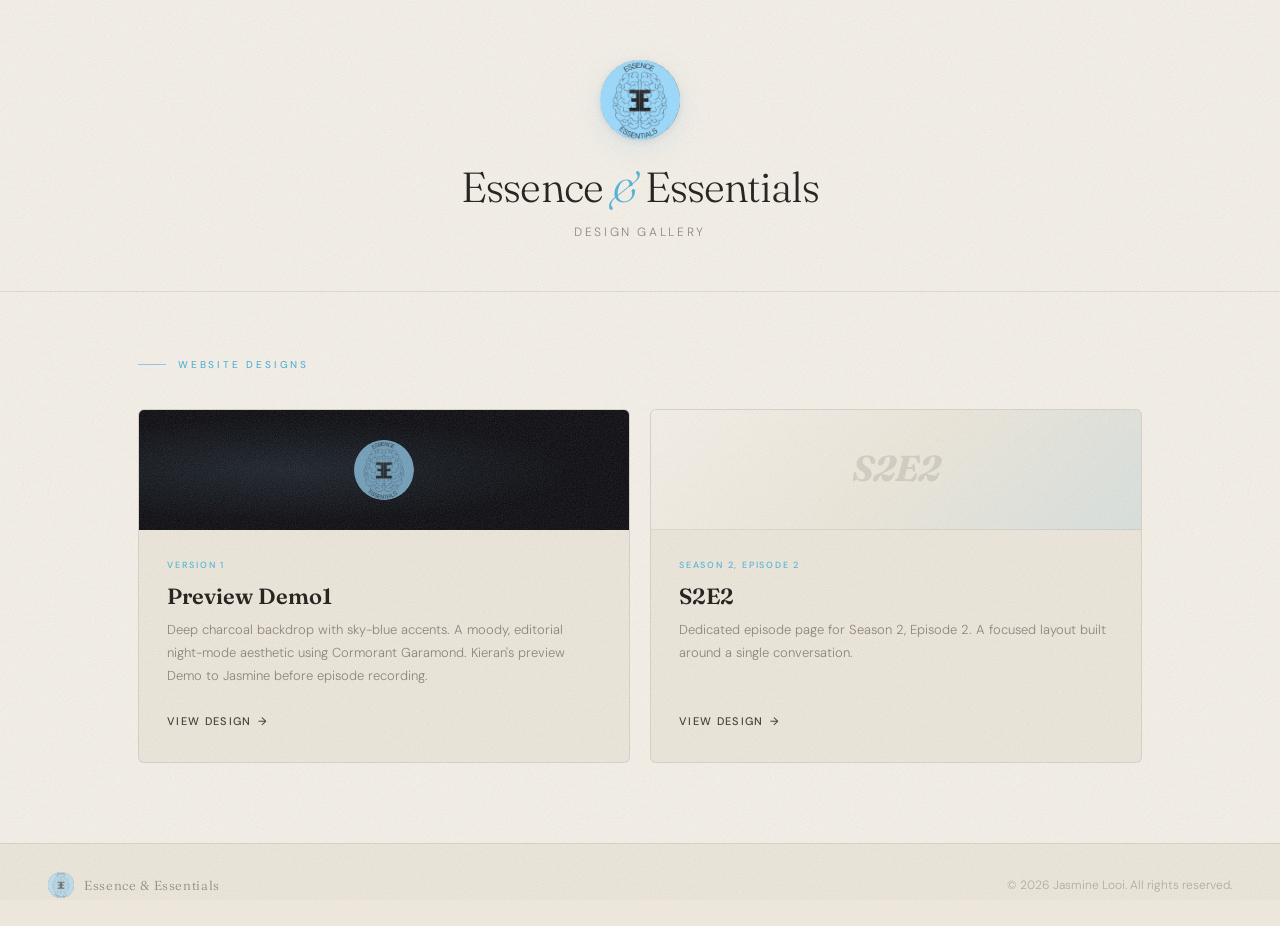
==== index.html @ 7c6e530e "Add Demo1, Demo2, S2E2 pages and update gallery index - Demo1: dark edition with brandassets - Demo2" ====
<!DOCTYPE html>
<html lang="en">
<head>
  <meta charset="UTF-8" />
  <meta name="viewport" content="width=device-width, initial-scale=1.0" />
  <title>Essence &amp; Essentials — Design Gallery</title>
  <link rel="preconnect" href="https://fonts.googleapis.com" />
  <link href="https://fonts.googleapis.com/css2?family=Fraunces:ital,opsz,wght@0,9..144,300;0,9..144,400;0,9..144,600;1,9..144,300&family=DM+Sans:opsz,wght@9..40,300;9..40,400;9..40,500&display=swap" rel="stylesheet" />
  <style>
    :root {
      --cream:     #F6F1E9;
      --parchment: #EDE7DB;
      --ink:       #1A1714;
      --ink-mid:   #3D3830;
      --sky:       #89C9E8;
      --sky-mid:   #4EB3D8;
      --sky-pale:  rgba(137,201,232,0.12);
      --muted:     #8A8078;
      --border:    rgba(26,23,20,0.1);
    }

    *, *::before, *::after { box-sizing: border-box; margin: 0; padding: 0; }
    html { scroll-behavior: smooth; }

    body {
      background: var(--cream);
      color: var(--ink);
      font-family: 'DM Sans', sans-serif;
      font-weight: 300;
      line-height: 1.7;
      min-height: 100vh;
      display: flex;
      flex-direction: column;
    }

    /* Grain */
    body::after {
      content: '';
      position: fixed;
      inset: 0;
      pointer-events: none;
      z-index: 9999;
      opacity: 0.18;
      background-image: url("data:image/svg+xml,%3Csvg xmlns='http://www.w3.org/2000/svg' width='300' height='300'%3E%3Cfilter id='n'%3E%3CfeTurbulence type='fractalNoise' baseFrequency='0.85' numOctaves='4' stitchTiles='stitch'/%3E%3C/filter%3E%3Crect width='300' height='300' filter='url(%23n)' opacity='1'/%3E%3C/svg%3E");
    }

    @keyframes fadeUp {
      from { opacity: 0; transform: translateY(20px); }
      to   { opacity: 1; transform: translateY(0); }
    }
    .anim { animation: fadeUp 0.8s cubic-bezier(0.22,1,0.36,1) both; }
    .d1   { animation-delay: 0.1s; }
    .d2   { animation-delay: 0.2s; }
    .d3   { animation-delay: 0.28s; }
    .d4   { animation-delay: 0.38s; }
    .d5   { animation-delay: 0.48s; }

    /* ── Header ── */
    header {
      padding: 60px 48px 48px;
      display: flex;
      flex-direction: column;
      align-items: center;
      text-align: center;
      border-bottom: 1px solid var(--border);
    }

    .logo-wrap {
      position: relative;
      margin-bottom: 24px;
    }
    .logo-wrap img {
      width: 80px; height: 80px;
      border-radius: 50%;
      display: block;
      box-shadow: 0 8px 32px rgba(137,201,232,0.22), 0 2px 8px rgba(26,23,20,0.1);
    }

    .site-title {
      font-family: 'Fraunces', serif;
      font-size: clamp(28px, 4vw, 42px);
      font-weight: 300;
      letter-spacing: -0.02em;
      color: var(--ink);
      line-height: 1.1;
    }
    .site-title em {
      font-style: italic;
      color: var(--sky-mid);
    }

    .site-subtitle {
      font-size: 12px;
      letter-spacing: 0.22em;
      text-transform: uppercase;
      color: var(--muted);
      margin-top: 12px;
    }

    /* ── Main ── */
    main {
      flex: 1;
      padding: 64px 48px 80px;
      max-width: 1100px;
      margin: 0 auto;
      width: 100%;
    }

    .gallery-label {
      font-size: 10px;
      letter-spacing: 0.28em;
      text-transform: uppercase;
      color: var(--sky-mid);
      font-weight: 500;
      display: flex;
      align-items: center;
      gap: 12px;
      margin-bottom: 36px;
    }
    .gallery-label::before {
      content: '';
      display: block;
      width: 28px; height: 1px;
      background: var(--sky);
    }

    /* ── Cards ── */
    .gallery {
      display: grid;
      grid-template-columns: repeat(2, 1fr);
      gap: 20px;
    }

    .card {
      background: var(--parchment);
      border: 1px solid var(--border);
      border-radius: 6px;
      overflow: hidden;
      text-decoration: none;
      color: inherit;
      display: flex;
      flex-direction: column;
      transition: transform 0.3s cubic-bezier(0.22,1,0.36,1),
                  box-shadow 0.3s ease;
    }
    .card:hover {
      transform: translateY(-4px);
      box-shadow: 0 20px 48px rgba(26,23,20,0.09), 0 4px 16px rgba(137,201,232,0.1);
    }
    .card:focus-visible {
      outline: 2px solid var(--sky);
      outline-offset: 3px;
    }
    .card:hover .card-bar { transform: scaleX(1); }
    .card:hover .card-arrow { transform: translateX(3px); }

    /* Colour swatch preview at top */
    .card-preview {
      height: 120px;
      position: relative;
      overflow: hidden;
      flex-shrink: 0;
    }

    /* Arrow */
    .card-arrow {
      display: inline-block;
      transition: transform 0.2s ease;
      font-style: normal;
    }

    /* Accent bar on hover */
    .card-bar {
      position: absolute;
      bottom: 0; left: 0; right: 0;
      height: 3px;
      background: linear-gradient(to right, var(--sky), var(--sky-mid));
      transform: scaleX(0);
      transform-origin: left;
      transition: transform 0.4s cubic-bezier(0.22,1,0.36,1);
    }

    .card-body {
      padding: 28px 28px 32px;
      display: flex;
      flex-direction: column;
      flex: 1;
    }

    .card-tag {
      font-size: 9px;
      letter-spacing: 0.2em;
      text-transform: uppercase;
      color: var(--sky-mid);
      font-weight: 500;
      margin-bottom: 10px;
    }

    .card-title {
      font-family: 'Fraunces', serif;
      font-size: 22px;
      font-weight: 600;
      line-height: 1.2;
      color: var(--ink);
      margin-bottom: 10px;
    }

    .card-desc {
      font-size: 13px;
      color: var(--muted);
      line-height: 1.75;
      flex: 1;
      margin-bottom: 24px;
    }

    .card-link {
      font-size: 11px;
      font-weight: 500;
      letter-spacing: 0.12em;
      text-transform: uppercase;
      color: var(--ink-mid);
      display: flex;
      align-items: center;
      gap: 6px;
    }

    /* ── Individual card colour treatments ── */

    /* Demo 1: dark */
    .preview-demo1 {
      background: #08080D;
    }
    .preview-demo1-logo {
      position: absolute;
      inset: 0;
      display: flex;
      align-items: center;
      justify-content: center;
    }
    .preview-demo1-logo img {
      width: 60px; height: 60px;
      border-radius: 50%;
      opacity: 0.7;
    }
    .preview-demo1::after {
      content: '';
      position: absolute;
      inset: 0;
      background: radial-gradient(ellipse at 30% 50%, rgba(137,201,232,0.12), transparent 60%);
    }

    /* Demo 2: warm cream */
    .preview-demo2 {
      background: #F6F1E9;
      border-bottom: 1px solid var(--border);
    }
    .preview-demo2-inner {
      position: absolute;
      inset: 0;
      display: flex;
      align-items: center;
      justify-content: center;
      gap: 12px;
    }
    .preview-demo2-inner img {
      width: 60px; height: 60px;
      border-radius: 50%;
    }
    .preview-swatch {
      display: flex;
      gap: 6px;
      position: absolute;
      bottom: 14px;
      left: 50%;
      transform: translateX(-50%);
    }
    .swatch {
      width: 16px; height: 16px;
      border-radius: 50%;
    }

    /* S2E2 */
    .preview-s2e2 {
      background: linear-gradient(135deg, #F6F1E9 0%, #EDE7DB 50%, rgba(137,201,232,0.2) 100%);
      border-bottom: 1px solid var(--border);
    }
    .preview-s2e2-inner {
      position: absolute;
      inset: 0;
      display: flex;
      align-items: center;
      justify-content: center;
    }
    .s2e2-label {
      font-family: 'Fraunces', serif;
      font-size: 36px;
      font-weight: 700;
      letter-spacing: -0.03em;
      color: rgba(26,23,20,0.12);
      font-style: italic;
    }

    /* ── Footer ── */
    footer {
      border-top: 1px solid var(--border);
      padding: 28px 48px;
      display: flex;
      align-items: center;
      justify-content: space-between;
      flex-wrap: wrap;
      gap: 12px;
      background: var(--parchment);
    }
    .footer-brand {
      display: flex;
      align-items: center;
      gap: 10px;
    }
    .footer-brand img {
      width: 26px; height: 26px;
      border-radius: 50%;
      opacity: 0.6;
    }
    .footer-brand-name {
      font-family: 'Fraunces', serif;
      font-size: 13px;
      letter-spacing: 0.05em;
      color: var(--muted);
    }
    .footer-copy {
      font-size: 12px;
      color: var(--muted);
      opacity: 0.6;
    }

    /* ── Responsive ── */
    @media (max-width: 860px) {
      header  { padding: 48px 24px 36px; }
      main    { padding: 48px 24px 64px; }
      .gallery { grid-template-columns: 1fr; }
      footer  { padding: 24px; flex-direction: column; align-items: flex-start; }
    }
    @media (max-width: 560px) {
      .gallery { grid-template-columns: 1fr; }
    }
  </style>
</head>
<body>

  <!-- ── Header ── -->
  <header>
    <div class="logo-wrap anim">
      <img src="Demo1/brandassets/logo.png" alt="Essence &amp; Essentials logo" />
    </div>
    <h1 class="site-title anim d1">
      Essence <em>&amp;</em> Essentials
    </h1>
    <p class="site-subtitle anim d2">Design Gallery</p>
  </header>


  <!-- ── Main ── -->
  <main>
    <p class="gallery-label anim d3">Website Designs</p>

    <div class="gallery">

      <!-- Demo 1 -->
      <a href="Demo1/index.html" class="card anim d3" aria-label="View Demo 1 — Dark Edition">
        <div class="card-preview preview-demo1">
          <div class="preview-demo1-logo">
            <img src="Demo1/brandassets/logo.png" alt="" aria-hidden="true" />
          </div>
          <div class="card-bar" aria-hidden="true"></div>
        </div>
        <div class="card-body">
          <p class="card-tag">Version 1</p>
          <h2 class="card-title">Preview Demo1</h2>
          <p class="card-desc">Deep charcoal backdrop with sky-blue accents. A moody, editorial night-mode aesthetic using Cormorant Garamond. Kieran's preview Demo to Jasmine before episode recording.</p>
          <span class="card-link">
            View Design <span class="card-arrow" aria-hidden="true">→</span>
          </span>
        </div>
      </a>

      <!-- S2E2 -->
      <a href="S2E2/src/index.html" class="card anim d4" aria-label="View S2E2 — Season 2, Episode 2">
        <div class="card-preview preview-s2e2">
          <div class="preview-s2e2-inner">
            <span class="s2e2-label" aria-hidden="true">S2E2</span>
          </div>
          <div class="card-bar" aria-hidden="true"></div>
        </div>
        <div class="card-body">
          <p class="card-tag">Season 2, Episode 2</p>
          <h2 class="card-title">S2E2</h2>
          <p class="card-desc">Dedicated episode page for Season 2, Episode 2. A focused layout built around a single conversation.</p>
          <span class="card-link">
            View Design <span class="card-arrow" aria-hidden="true">→</span>
          </span>
        </div>
      </a>

    </div>
  </main>


  <!-- ── Footer ── -->
  <footer>
    <div class="footer-brand">
      <img src="Demo1/brandassets/logo.png" alt="Essence &amp; Essentials" />
      <span class="footer-brand-name">Essence &amp; Essentials</span>
    </div>
    <span class="footer-copy">&copy; 2026 Jasmine Looi. All rights reserved.</span>
  </footer>

</body>
</html>
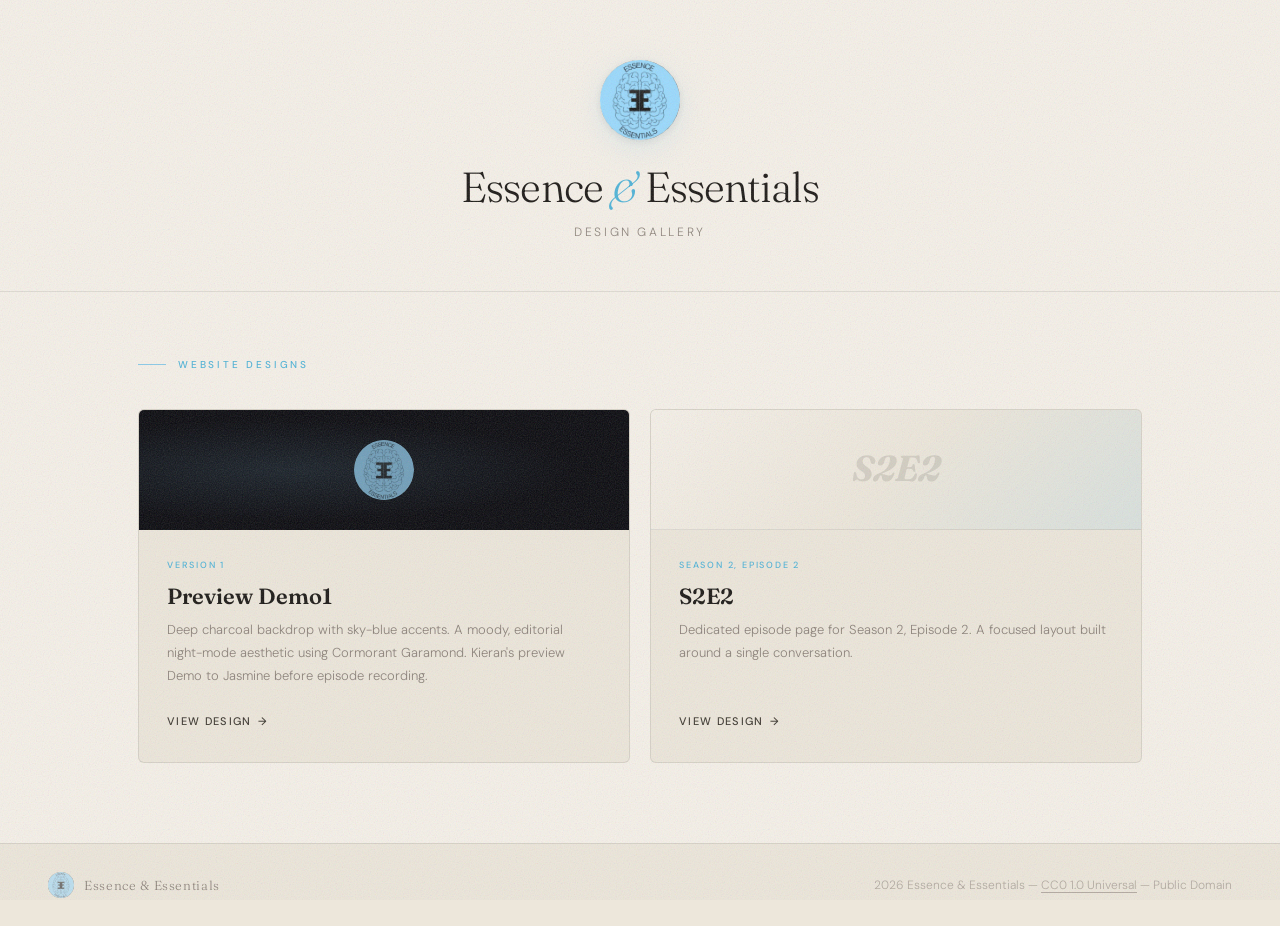
==== commit f5131d74: "fix: Footers updated with Creative Commons Licenses" ====
--- a/index.html
+++ b/index.html
@@ -411,7 +411,7 @@
       <img src="Demo1/brandassets/logo.png" alt="Essence &amp; Essentials" />
       <span class="footer-brand-name">Essence &amp; Essentials</span>
     </div>
-    <span class="footer-copy">&copy; 2026 Jasmine Looi. All rights reserved.</span>
+    <span class="footer-copy">2026 Essence &amp; Essentials &mdash; <a href="https://creativecommons.org/publicdomain/zero/1.0/" target="_blank" rel="noopener" style="color:inherit;text-decoration:underline;text-underline-offset:3px;">CC0 1.0 Universal</a> &mdash; Public Domain</span>
   </footer>
 
 </body>
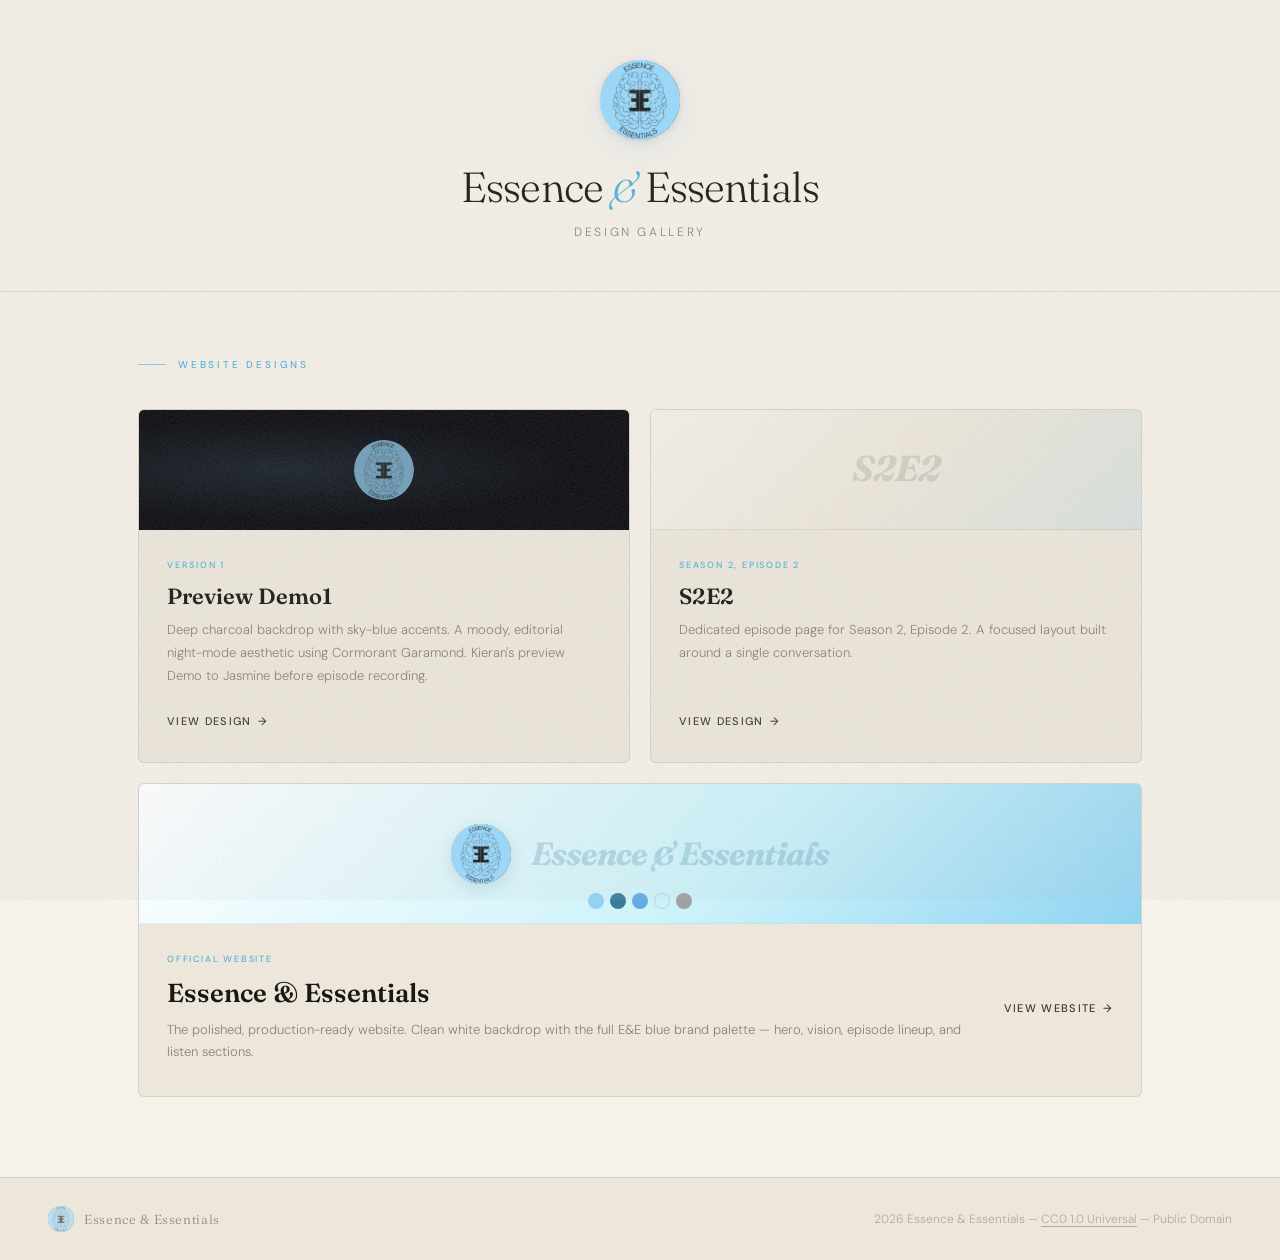
==== commit 73ccb2c2: "feat: Added Polished Website" ====
--- a/index.html
+++ b/index.html
@@ -300,6 +300,60 @@
       font-style: italic;
     }
 
+    /* E&E: official website */
+    .preview-ee {
+      background: linear-gradient(135deg, #ffffff 0%, #cbf2fa 60%, #90d4f3 100%);
+      border-bottom: 1px solid rgba(55,125,155,0.12);
+    }
+    .preview-ee-inner {
+      position: absolute;
+      inset: 0;
+      display: flex;
+      align-items: center;
+      justify-content: center;
+      gap: 20px;
+    }
+    .preview-ee-inner img {
+      width: 60px; height: 60px;
+      border-radius: 50%;
+      box-shadow: 0 4px 16px rgba(55,125,155,0.2);
+    }
+    .preview-ee-label {
+      font-family: 'Fraunces', serif;
+      font-size: 32px;
+      font-weight: 700;
+      letter-spacing: -0.03em;
+      font-style: italic;
+      color: rgba(55,125,155,0.25);
+    }
+    .preview-ee-swatches {
+      position: absolute;
+      bottom: 14px;
+      left: 50%;
+      transform: translateX(-50%);
+      display: flex;
+      gap: 6px;
+    }
+
+    /* Full-width card variant */
+    .card-full {
+      grid-column: 1 / -1;
+    }
+    .card-full .card-preview {
+      height: 140px;
+    }
+    .card-full .card-body {
+      flex-direction: row;
+      align-items: center;
+      gap: 40px;
+    }
+    .card-full .card-body-text {
+      flex: 1;
+    }
+    .card-full .card-title { font-size: 26px; }
+    .card-full .card-desc  { margin-bottom: 0; }
+    .card-full .card-link  { flex-shrink: 0; }
+
     /* ── Footer ── */
     footer {
       border-top: 1px solid var(--border);
@@ -401,6 +455,34 @@
         </div>
       </a>
 
+      <!-- E&E Official Website -->
+      <a href="E&E/src/index.html" class="card card-full anim d5" aria-label="View E&amp;E — Official Website">
+        <div class="card-preview preview-ee">
+          <div class="preview-ee-inner">
+            <img src="E&E/brandassets/logo.png" alt="" aria-hidden="true" />
+            <span class="preview-ee-label" aria-hidden="true">Essence &amp; Essentials</span>
+          </div>
+          <div class="preview-ee-swatches" aria-hidden="true">
+            <span class="swatch" style="background:#90d4f3;"></span>
+            <span class="swatch" style="background:#377d9b;"></span>
+            <span class="swatch" style="background:#64abe3;"></span>
+            <span class="swatch" style="background:#cbf2fa;border:1px solid rgba(55,125,155,0.2);"></span>
+            <span class="swatch" style="background:#a1a1a3;"></span>
+          </div>
+          <div class="card-bar" aria-hidden="true"></div>
+        </div>
+        <div class="card-body">
+          <div class="card-body-text">
+            <p class="card-tag">Official Website</p>
+            <h2 class="card-title">Essence &amp; Essentials</h2>
+            <p class="card-desc">The polished, production-ready website. Clean white backdrop with the full E&amp;E blue brand palette — hero, vision, episode lineup, and listen sections.</p>
+          </div>
+          <span class="card-link">
+            View Website <span class="card-arrow" aria-hidden="true">→</span>
+          </span>
+        </div>
+      </a>
+
     </div>
   </main>
 
